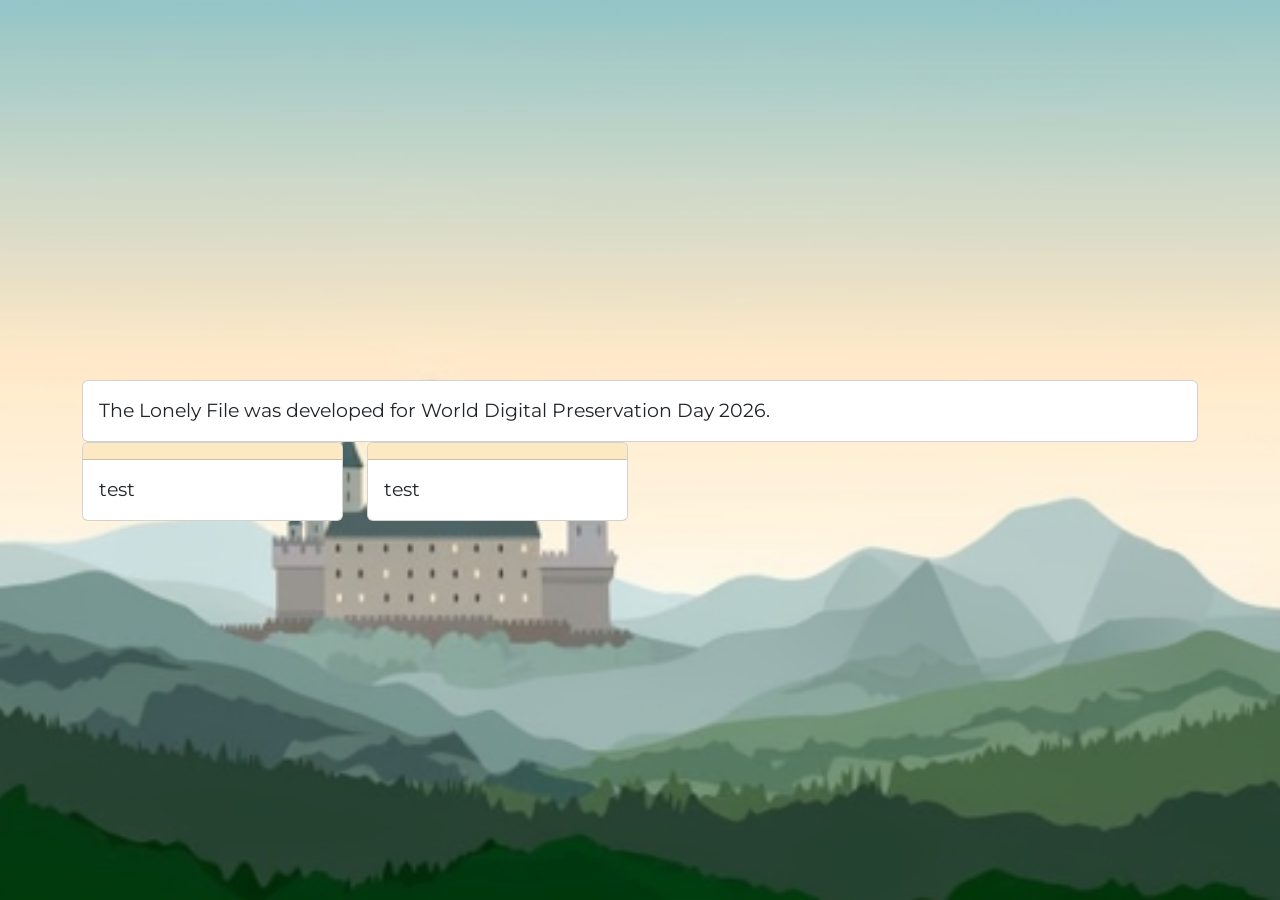
==== about.html @ 33a42c17 "First commit" ====
<!doctype html>
<html lang="en">

<head>
  <meta charset="utf-8">
  <meta name="viewport" content="width=device-width, initial-scale=1">
  <link href="https://cdn.jsdelivr.net/npm/bootstrap@5.0.2/dist/css/bootstrap.min.css" rel="stylesheet"
    integrity="sha384-EVSTQN3/azprG1Anm3QDgpJLIm9Nao0Yz1ztcQTwFspd3yD65VohhpuuCOmLASjC" crossorigin="anonymous">
  <link rel="stylesheet" href="assets/style.css">
  <title>The Lonely File</title>
</head>

<body>
  <main class="full-page-bg home-page">
    <div class="container h-100">
      <div class="row">
        <div class="col-12">
          <div class="card">
            <div class="card-body">
              <p class="card-text">
                The Lonely File was developed for World Digital Preservation Day 2026.
              </p>
            </div>
          </div>
        </div>
      </div>
      <div class="row">
        <div class="col-lg-3">
          <div class="card">
            <h3 class="card-header"></h3>
            <div class="card-body">
              <p class="card-text">test</p>
            </div>
          </div>
        </div>
        <div class="col-lg-3">
          <div class="card">
            <h3 class="card-header"></h3>
            <div class="card-body">
              <p class="card-text">test</p>
            </div>
          </div>
        </div>
      </div>
    </div>
  </main>
</body>

</html>
---- assets/style.css ----
@import url('https://fonts.googleapis.com/css2?family=Montserrat:ital,wght@0,100..900;1,100..900&display=swap');

/* -----------------------------------
   Branding Colours
----------------------------------- */
:root {
    /* Digital Preservation Palette */
    --brand-primary: #9FC8C6;
    --brand-secondary:  #fce8c3;
    --brand-tertiary: #91c9ce; 
    /* --brand-primary: #7ad2ce; */
}



/* Ensure the container elements occupy full height */
html, body {
  height: 100%;
  margin: 0;
  padding: 0;
  font-family: 'Montserrat', sans-serif !important;
}

p, .form-check-label, button {
  font-size: 14pt;
  
}

.btn-primary {
  background-color: var(--brand-primary)!important;
  border-color: var(--brand-primary);
  color: black;
  font-weight: 700;
}

.btn-primary:hover {
  background-color: #467270!important;
  border-color: #467270;
  color: #fff;
  font-weight: 700;
}

.btn-secondary{
  background-color: var(--brand-secondary)!important;
  border-color: var(--brand-secondary);
  color: black;
  font-weight: 700;
}

.btn-tertiary{
  background-color: var(--brand-tertiary)!important;
  border-color: var(--brand-tertiary);
  color: black;
  font-weight: 700;
}

h2 {
  font-size: 26pt!important
}

.hero {
  background-color: #FBFAFA;
}

.score {
  font-size: 20pt;
}

.full-page-bg {
  /* Scale the image proportionally to cover the full viewport */
  background-size: cover;
  
  /* Lock the image in place so text scrolls smoothly over it */
  background-attachment: fixed;
  
  /* Keep the focus centered horizontally and vertically */
  background-position: center center;
  
  /* Prevent the browser from repeating tiles of the image */
  background-repeat: no-repeat;
  
  min-height: 100vh;
}

/* Define page-specific image assignments */
.home-page {
  background-image: url('images/home.png');
  display: flex;
  justify-content: center; /* Horizontal centering */
  align-items: center; 
}

.beginning-page {
  background-image: url('images/beginning.png');
}

.bitrot-page {
  background-image: url('images/bitrot.png');
}

/* #choices {
  display: flex;
  flex-direction: column;
  gap: 10px; 
  width: 300px;
} */

#choices {
  display: flex;
  flex-direction: column;
  gap: 10px
}

.card-header {
  background-color: var(--brand-secondary);
  /* color: white */
}

.bg-primary {
  background-color: var(--brand-tertiary)!important;
  color: black
}

.btn-primary:disabled {
    color: #fff;
    background-color: #6c757d!important;
    border-color: #6c757d;
}
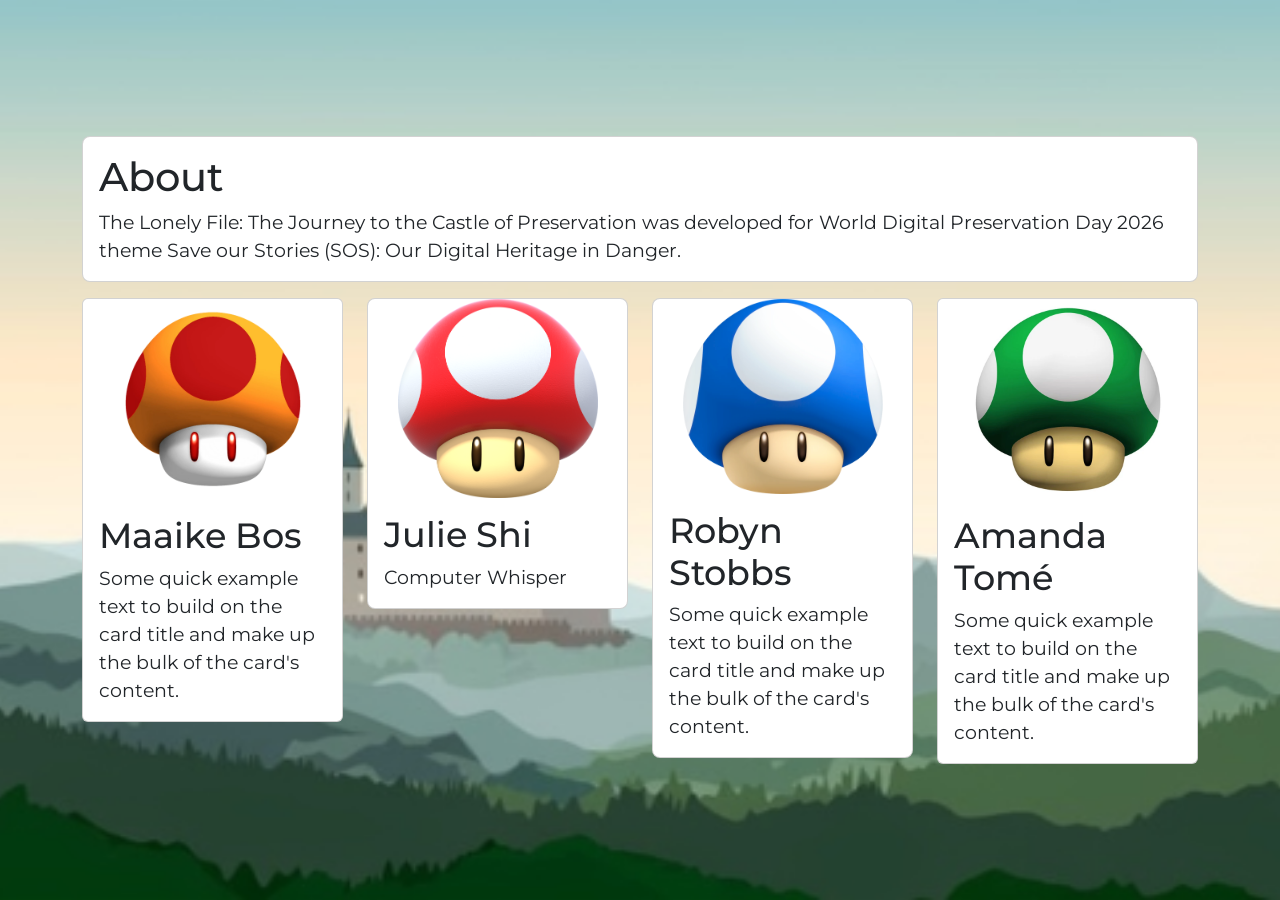
==== commit cea6228f: "Modals are operational" ====
--- a/about.html
+++ b/about.html
@@ -7,7 +7,7 @@
   <link href="https://cdn.jsdelivr.net/npm/bootstrap@5.0.2/dist/css/bootstrap.min.css" rel="stylesheet"
     integrity="sha384-EVSTQN3/azprG1Anm3QDgpJLIm9Nao0Yz1ztcQTwFspd3yD65VohhpuuCOmLASjC" crossorigin="anonymous">
   <link rel="stylesheet" href="assets/style.css">
-  <title>The Lonely File</title>
+  <title>The Forgotten File: The Journey to the Castle of Preservation - About</title>
 </head>
 
 <body>
@@ -15,33 +15,67 @@
     <div class="container h-100">
       <div class="row">
         <div class="col-12">
-          <div class="card">
+          <div class="card rounded-3">
             <div class="card-body">
+              <h1 class="card-title">About</h1>
               <p class="card-text">
-                The Lonely File was developed for World Digital Preservation Day 2026.
+                The Lonely File: The Journey to the Castle of Preservation was developed for World Digital Preservation
+                Day 2026 theme Save our Stories (SOS): Our Digital Heritage in Danger.
               </p>
             </div>
           </div>
         </div>
       </div>
-      <div class="row">
+      <div class="row mt-3">
+        <div class="col-lg-3 rounded-3">
+          <div class="card">
+            <div class="card-image">
+            <img src="assets/images/ClassicMushroom.png" class="card-img-top" alt="..." style="width: 200px;">
+            </div>
+            <div class="card-body">
+              <h2 class="card-title">Maaike Bos</h2>
+              <p class="card-text">Some quick example text to build on the card title and make up the bulk of the card's
+                content.</p>
+            </div>
+          </div>
+        </div>
         <div class="col-lg-3">
-          <div class="card">
-            <h3 class="card-header"></h3>
+          <div class="card rounded-3">
+            <div class="card-image">
+            <img src="assets/images/SMP_Dash_Mushroom.png" class="card-img-top" alt="..." style="width: 200px;">
+            </div>
             <div class="card-body">
-              <p class="card-text">test</p>
+              <h2 class="card-title">Julie Shi</h2>
+              <p class="card-text">Computer Whisper</p>
+            </div>
+          </div>
+        </div>
+        <div class="col-lg-3">
+          <div class="card rounded-3">
+            <div class="card-image">
+            <img src="assets/images/MiniMushroomNSMB2.png" class="card-img-top" alt="..." style="width: 200px;">
+            </div>
+            <div class="card-body">
+              <h2 class="card-title">Robyn Stobbs</h2>
+              <p class="card-text">Some quick example text to build on the card title and make up the bulk of the card's
+                content.</p>
             </div>
           </div>
         </div>
         <div class="col-lg-3">
           <div class="card">
-            <h3 class="card-header"></h3>
+            <div class="card-image">
+            <img src="assets/images/1upShroom.png" class="card-img-top" alt="..." style="width: 200px;">
+            </div>
             <div class="card-body">
-              <p class="card-text">test</p>
+              <h2 class="card-title">Amanda Tomé</h2>
+              <p class="card-text">Some quick example text to build on the card title and make up the bulk of the card's
+                content.</p>
             </div>
           </div>
         </div>
       </div>
+
     </div>
   </main>
 </body>
--- a/assets/style.css
+++ b/assets/style.css
@@ -8,20 +8,19 @@
     --brand-primary: #9FC8C6;
     --brand-secondary:  #fce8c3;
     --brand-tertiary: #91c9ce; 
-    /* --brand-primary: #7ad2ce; */
+    --brand-hover: #467270;
+    --brand-success: #154A4A;
 }
-
-
-
 /* Ensure the container elements occupy full height */
 html, body {
   height: 100%;
   margin: 0;
   padding: 0;
   font-family: 'Montserrat', sans-serif !important;
+ 
 }
 
-p, .form-check-label, button {
+p, .form-check-label, button, .modal {
   font-size: 14pt;
   
 }
@@ -34,8 +33,8 @@
 }
 
 .btn-primary:hover {
-  background-color: #467270!important;
-  border-color: #467270;
+  background-color: var(--brand-hover)!important;
+  border-color: var(--brand-hover);
   color: #fff;
   font-weight: 700;
 }
@@ -90,21 +89,6 @@
   align-items: center; 
 }
 
-.beginning-page {
-  background-image: url('images/beginning.png');
-}
-
-.bitrot-page {
-  background-image: url('images/bitrot.png');
-}
-
-/* #choices {
-  display: flex;
-  flex-direction: column;
-  gap: 10px; 
-  width: 300px;
-} */
-
 #choices {
   display: flex;
   flex-direction: column;
@@ -125,4 +109,58 @@
     color: #fff;
     background-color: #6c757d!important;
     border-color: #6c757d;
+}
+
+.btn-success {
+  background-color: var(--brand-success)!important; 
+  border-color: var(--brand-success)
+}
+
+.selection {
+  padding: 12px 15px;
+  background-color: #f8f9fa;
+  border-radius: 8px;
+  border-left: 8px solid #E8D18A;
+}
+
+
+/* -----------------------------------
+  Score Modal
+----------------------------------- */
+.response-item {
+  display: flex;
+  justify-content: space-between;
+  align-items: center;
+  gap: 12px;
+  padding: 12px 15px;
+  background-color: #f8f9fa;
+  border-radius: 8px;
+  border-left: 8px solid #E8D18A;
+}
+
+.response-text {
+  overflow-wrap: anywhere;
+}
+
+.response-points {
+  font-weight: 700;
+  white-space: nowrap;
+  color: #198754;
+  font-size: 14pt;
+}
+
+.response-points.negative {
+  color: #dc3545;
+}
+
+
+.card-image {
+  display: flex;
+  justify-content: center;
+  align-items: center;
+ }
+
+.card img {
+  max-width: 100%;
+  height: auto;
 }
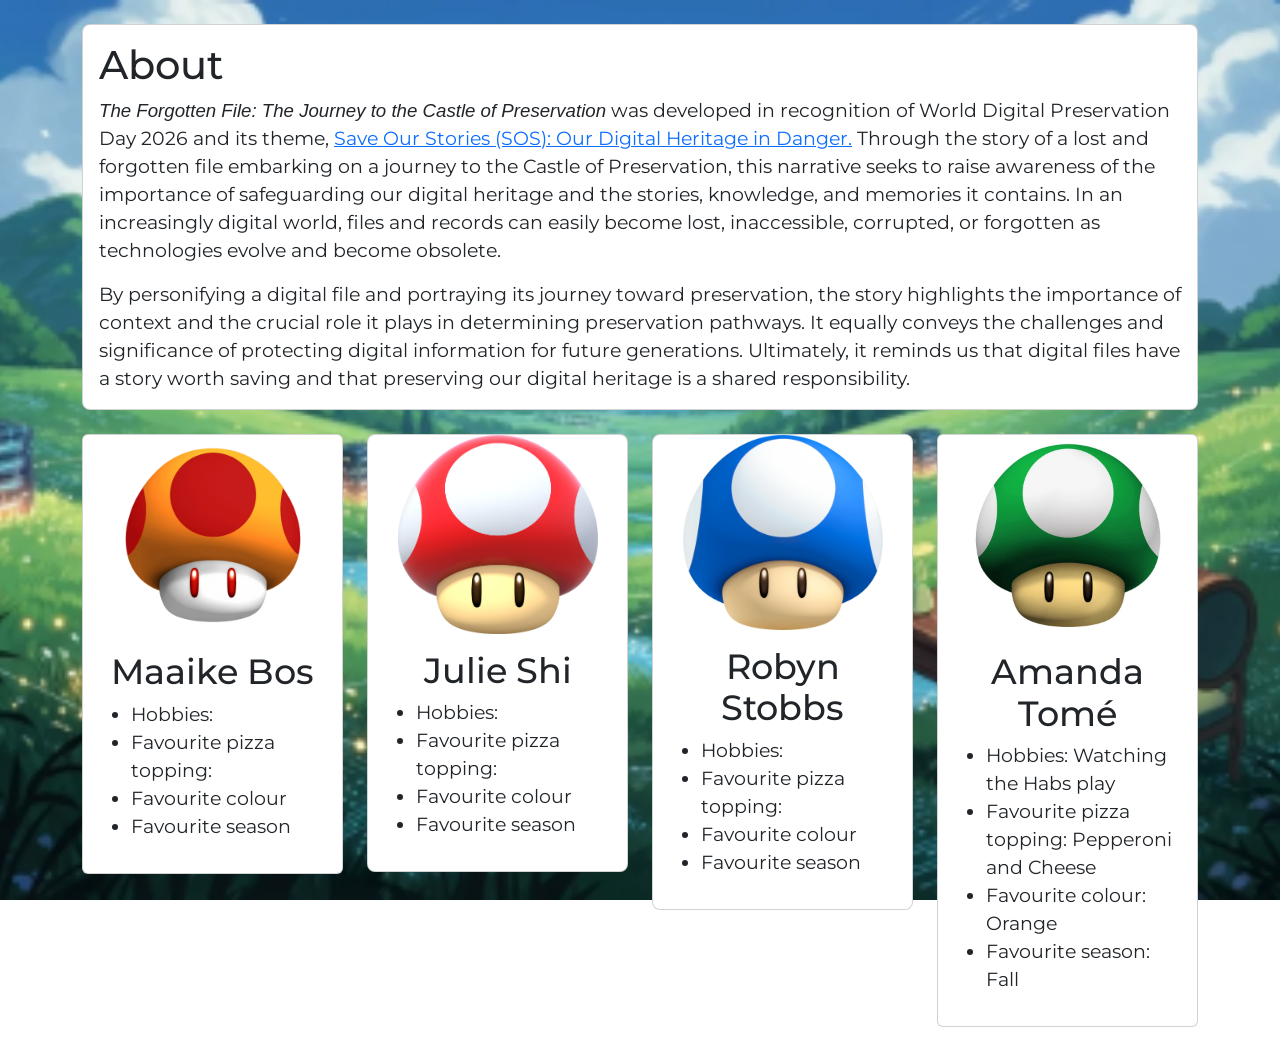
==== commit 215ed2fc: "added music functionality" ====
--- a/about.html
+++ b/about.html
@@ -11,66 +11,82 @@
 </head>
 
 <body>
-  <main class="full-page-bg home-page">
+  <main class="full-page-bg about-page">
     <div class="container h-100">
       <div class="row">
-        <div class="col-12">
+        <div class="col-12 my-4">
           <div class="card rounded-3">
             <div class="card-body">
               <h1 class="card-title">About</h1>
               <p class="card-text">
-                The Lonely File: The Journey to the Castle of Preservation was developed for World Digital Preservation
-                Day 2026 theme Save our Stories (SOS): Our Digital Heritage in Danger.
-              </p>
+              <i>The Forgotten File: The Journey to the Castle of Preservation</i> was developed in recognition of World Digital Preservation Day 2026 and its theme, <a href="https://www.dpconline.org/events/world-digital-preservation-day">Save Our Stories (SOS): Our Digital Heritage in Danger.</a> Through the story of a lost and forgotten file embarking on a journey to the Castle of Preservation, this narrative seeks to raise awareness of the importance of safeguarding our digital heritage and the stories, knowledge, and memories it contains. In an increasingly digital world, files and records can easily become lost, inaccessible, corrupted, or forgotten as technologies evolve and become obsolete. </p>
+              <p class="card-text">By personifying a digital file and portraying its journey toward preservation, the story highlights the importance of context and the crucial role it plays in determining preservation pathways. It equally conveys the challenges and significance of protecting digital information for future generations. Ultimately, it reminds us that digital files have a story worth saving and that preserving our digital heritage is a shared responsibility.</p>
             </div>
           </div>
         </div>
       </div>
-      <div class="row mt-3">
-        <div class="col-lg-3 rounded-3">
+      <div class="row">
+        <div class="col-lg-3 rounded-3 mb-4">
           <div class="card">
             <div class="card-image">
             <img src="assets/images/ClassicMushroom.png" class="card-img-top" alt="..." style="width: 200px;">
             </div>
             <div class="card-body">
-              <h2 class="card-title">Maaike Bos</h2>
-              <p class="card-text">Some quick example text to build on the card title and make up the bulk of the card's
-                content.</p>
+              <h2 class="card-title text-center">Maaike Bos</h2>
+              <ul>
+                <li>Hobbies:</li>
+                <li>Favourite pizza topping:</li>
+                <li>Favourite colour</li>
+                <li>Favourite season</li>
+              </ul>
             </div>
           </div>
         </div>
-        <div class="col-lg-3">
+        <div class="col-lg-3 mb-4">
           <div class="card rounded-3">
             <div class="card-image">
             <img src="assets/images/SMP_Dash_Mushroom.png" class="card-img-top" alt="..." style="width: 200px;">
             </div>
             <div class="card-body">
-              <h2 class="card-title">Julie Shi</h2>
-              <p class="card-text">Computer Whisper</p>
+              <h2 class="card-title text-center">Julie Shi</h2>
+              <ul>
+                <li>Hobbies:</li>
+                <li>Favourite pizza topping:</li>
+                <li>Favourite colour</li>
+                <li>Favourite season</li>
+              </ul>
             </div>
           </div>
         </div>
-        <div class="col-lg-3">
+        <div class="col-lg-3 mb-4">
           <div class="card rounded-3">
             <div class="card-image">
             <img src="assets/images/MiniMushroomNSMB2.png" class="card-img-top" alt="..." style="width: 200px;">
             </div>
             <div class="card-body">
-              <h2 class="card-title">Robyn Stobbs</h2>
-              <p class="card-text">Some quick example text to build on the card title and make up the bulk of the card's
-                content.</p>
+              <h2 class="card-title text-center">Robyn Stobbs</h2>
+              <ul>
+                <li>Hobbies:</li>
+                <li>Favourite pizza topping:</li>
+                <li>Favourite colour</li>
+                <li>Favourite season</li>
+              </ul>
             </div>
           </div>
         </div>
-        <div class="col-lg-3">
+        <div class="col-lg-3 mb-4">
           <div class="card">
             <div class="card-image">
-            <img src="assets/images/1upShroom.png" class="card-img-top" alt="..." style="width: 200px;">
+            <img src="assets/images/1upShroom.png" class="card-img-top" alt="1-up Super Mario Bros mushroom" style="width: 200px;">
             </div>
             <div class="card-body">
-              <h2 class="card-title">Amanda Tomé</h2>
-              <p class="card-text">Some quick example text to build on the card title and make up the bulk of the card's
-                content.</p>
+              <h2 class="card-title text-center">Amanda Tomé</h2>
+              <ul>
+                <li>Hobbies: Watching the Habs play</li>
+                <li>Favourite pizza topping: Pepperoni and Cheese</li>
+                <li>Favourite colour: Orange</li>
+                <li>Favourite season: Fall</li>
+              </ul>
             </div>
           </div>
         </div>
--- a/assets/style.css
+++ b/assets/style.css
@@ -6,10 +6,12 @@
 :root {
     /* Digital Preservation Palette */
     --brand-primary: #9FC8C6;
-    --brand-secondary:  #fce8c3;
-    --brand-tertiary: #91c9ce; 
+    /* --brand-secondary:#e4d19a; */
+        --brand-secondary:#dec16b;
+
     --brand-hover: #467270;
     --brand-success: #154A4A;
+    --brand-tertiary: #b4f3f1;
 }
 /* Ensure the container elements occupy full height */
 html, body {
@@ -20,7 +22,7 @@
  
 }
 
-p, .form-check-label, button, .modal {
+p, .form-check-label, button, .modal, li {
   font-size: 14pt;
   
 }
@@ -43,6 +45,13 @@
   background-color: var(--brand-secondary)!important;
   border-color: var(--brand-secondary);
   color: black;
+  font-weight: 700;
+}
+
+.btn-secondary:hover {
+  background-color: #dec16b!important;
+  border-color: #dec16b;
+  color:black;
   font-weight: 700;
 }
 
@@ -89,6 +98,10 @@
   align-items: center; 
 }
 
+.about-page {
+  background-image: url('images/about.png');
+}
+
 #choices {
   display: flex;
   flex-direction: column;
@@ -96,12 +109,12 @@
 }
 
 .card-header {
-  background-color: var(--brand-secondary);
+  background-color: #f1dea3;
   /* color: white */
 }
 
 .bg-primary {
-  background-color: var(--brand-tertiary)!important;
+  background-color: var(--brand-secondary)!important;
   color: black
 }
 
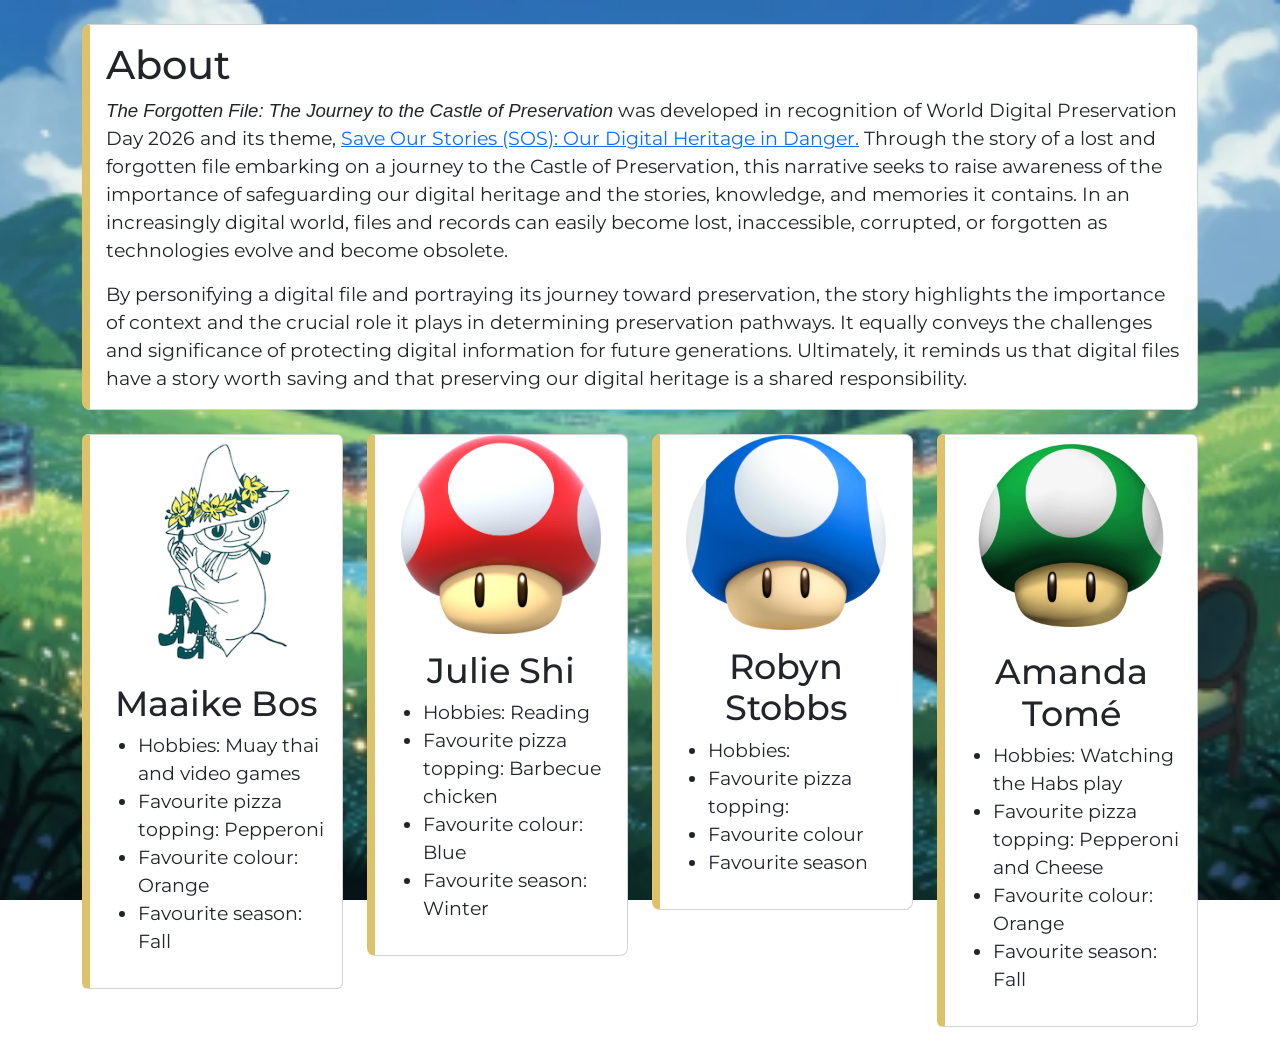
==== commit 3d00a843: "Update scenarios" ====
--- a/about.html
+++ b/about.html
@@ -29,15 +29,15 @@
         <div class="col-lg-3 rounded-3 mb-4">
           <div class="card">
             <div class="card-image">
-            <img src="assets/images/ClassicMushroom.png" class="card-img-top" alt="..." style="width: 200px;">
+            <img src="assets/images/mbos.png" class="card-img-top" alt="..." style="width: 175px;">
             </div>
             <div class="card-body">
               <h2 class="card-title text-center">Maaike Bos</h2>
               <ul>
-                <li>Hobbies:</li>
-                <li>Favourite pizza topping:</li>
-                <li>Favourite colour</li>
-                <li>Favourite season</li>
+                <li>Hobbies: Muay thai and video games</li>
+                <li>Favourite pizza topping: Pepperoni</li>
+                <li>Favourite colour: Orange</li>
+                <li>Favourite season: Fall</li>
               </ul>
             </div>
           </div>
@@ -50,10 +50,10 @@
             <div class="card-body">
               <h2 class="card-title text-center">Julie Shi</h2>
               <ul>
-                <li>Hobbies:</li>
-                <li>Favourite pizza topping:</li>
-                <li>Favourite colour</li>
-                <li>Favourite season</li>
+                <li>Hobbies: Reading</li>
+                <li>Favourite pizza topping: Barbecue chicken</li>
+                <li>Favourite colour: Blue</li>
+                <li>Favourite season: Winter</li>
               </ul>
             </div>
           </div>
--- a/assets/style.css
+++ b/assets/style.css
@@ -4,11 +4,8 @@
    Branding Colours
 ----------------------------------- */
 :root {
-    /* Digital Preservation Palette */
     --brand-primary: #9FC8C6;
-    /* --brand-secondary:#e4d19a; */
-        --brand-secondary:#dec16b;
-
+    --brand-secondary:#dec16b;
     --brand-hover: #467270;
     --brand-success: #154A4A;
     --brand-tertiary: #b4f3f1;
@@ -102,15 +99,22 @@
   background-image: url('images/about.png');
 }
 
+.gameplay-page {
+  background-image: url('images/gameplay.png');
+}
+
 #choices {
   display: flex;
   flex-direction: column;
   gap: 10px
 }
 
+.card {
+  border-left: solid 8px var(--brand-secondary)
+}
+
 .card-header {
-  background-color: #f1dea3;
-  /* color: white */
+  background-color: #f8f9fa;
 }
 
 .bg-primary {
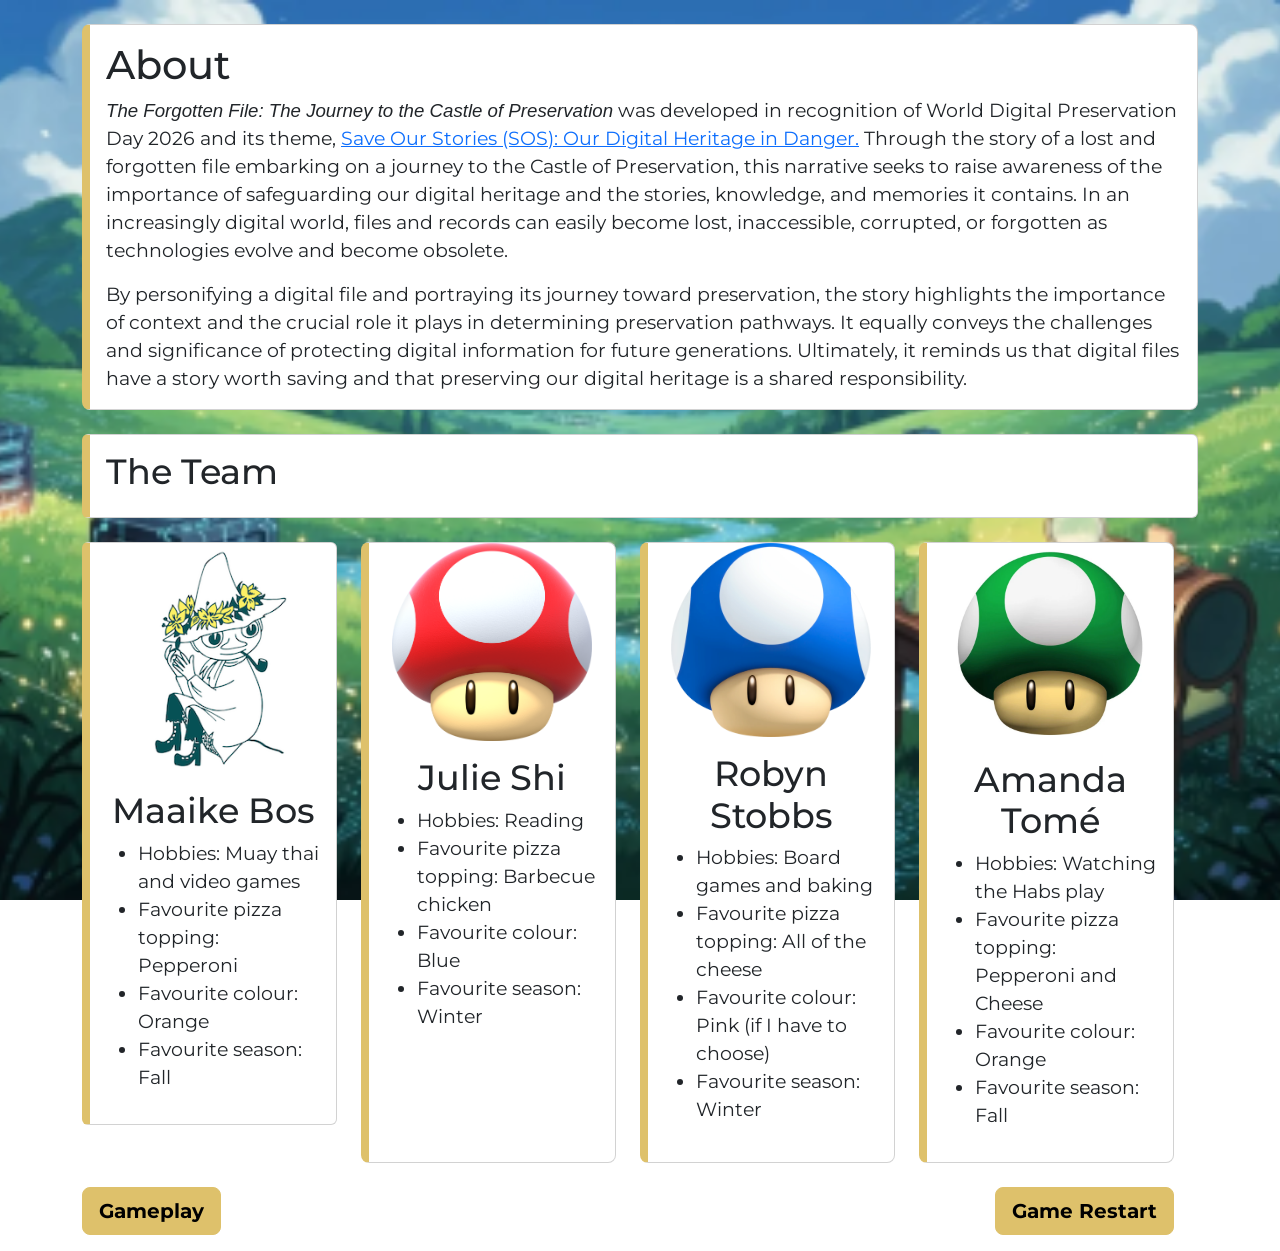
==== commit c9e23647: "added remaing scenarios" ====
--- a/about.html
+++ b/about.html
@@ -26,7 +26,17 @@
         </div>
       </div>
       <div class="row">
-        <div class="col-lg-3 rounded-3 mb-4">
+        <div class="col-12">
+          <div class="card">
+            <div class="card-body">
+              <h2 class="card-title">
+              The Team
+              </h2>
+          </div>
+        </div>
+      </div>
+      <div class="row my-4">
+        <div class="col-3 h-100 rounded-3">
           <div class="card">
             <div class="card-image">
             <img src="assets/images/mbos.png" class="card-img-top" alt="..." style="width: 175px;">
@@ -42,8 +52,8 @@
             </div>
           </div>
         </div>
-        <div class="col-lg-3 mb-4">
-          <div class="card rounded-3">
+        <div class="col-3">
+          <div class="card h-100 rounded-3">
             <div class="card-image">
             <img src="assets/images/SMP_Dash_Mushroom.png" class="card-img-top" alt="..." style="width: 200px;">
             </div>
@@ -58,24 +68,24 @@
             </div>
           </div>
         </div>
-        <div class="col-lg-3 mb-4">
-          <div class="card rounded-3">
+        <div class="col-3">
+          <div class="card h-100 rounded-3">
             <div class="card-image">
             <img src="assets/images/MiniMushroomNSMB2.png" class="card-img-top" alt="..." style="width: 200px;">
             </div>
             <div class="card-body">
               <h2 class="card-title text-center">Robyn Stobbs</h2>
               <ul>
-                <li>Hobbies:</li>
-                <li>Favourite pizza topping:</li>
-                <li>Favourite colour</li>
-                <li>Favourite season</li>
+                <li>Hobbies: Board games and baking</li>
+                <li>Favourite pizza topping: All of the cheese</li>
+                <li>Favourite colour: Pink (if I have to choose)</li>
+                <li>Favourite season: Winter</li>
               </ul>
             </div>
           </div>
         </div>
-        <div class="col-lg-3 mb-4">
-          <div class="card">
+        <div class="col-3">
+          <div class="card rounded-3 h-100">
             <div class="card-image">
             <img src="assets/images/1upShroom.png" class="card-img-top" alt="1-up Super Mario Bros mushroom" style="width: 200px;">
             </div>
@@ -91,7 +101,13 @@
           </div>
         </div>
       </div>
+      <div class="row d-flex">
+        <div class="col-12 d-flex justify-content-between rounded-3 mb-3">
+          <a href="gameplay.html" class="btn btn-lg btn-secondary">Gameplay</a>
 
+          <a href="index.html" class="btn btn-lg btn-secondary">Game Restart</a>
+        </div>
+      </div>
     </div>
   </main>
 </body>
--- a/assets/style.css
+++ b/assets/style.css
@@ -21,7 +21,6 @@
 
 p, .form-check-label, button, .modal, li {
   font-size: 14pt;
-  
 }
 
 .btn-primary {
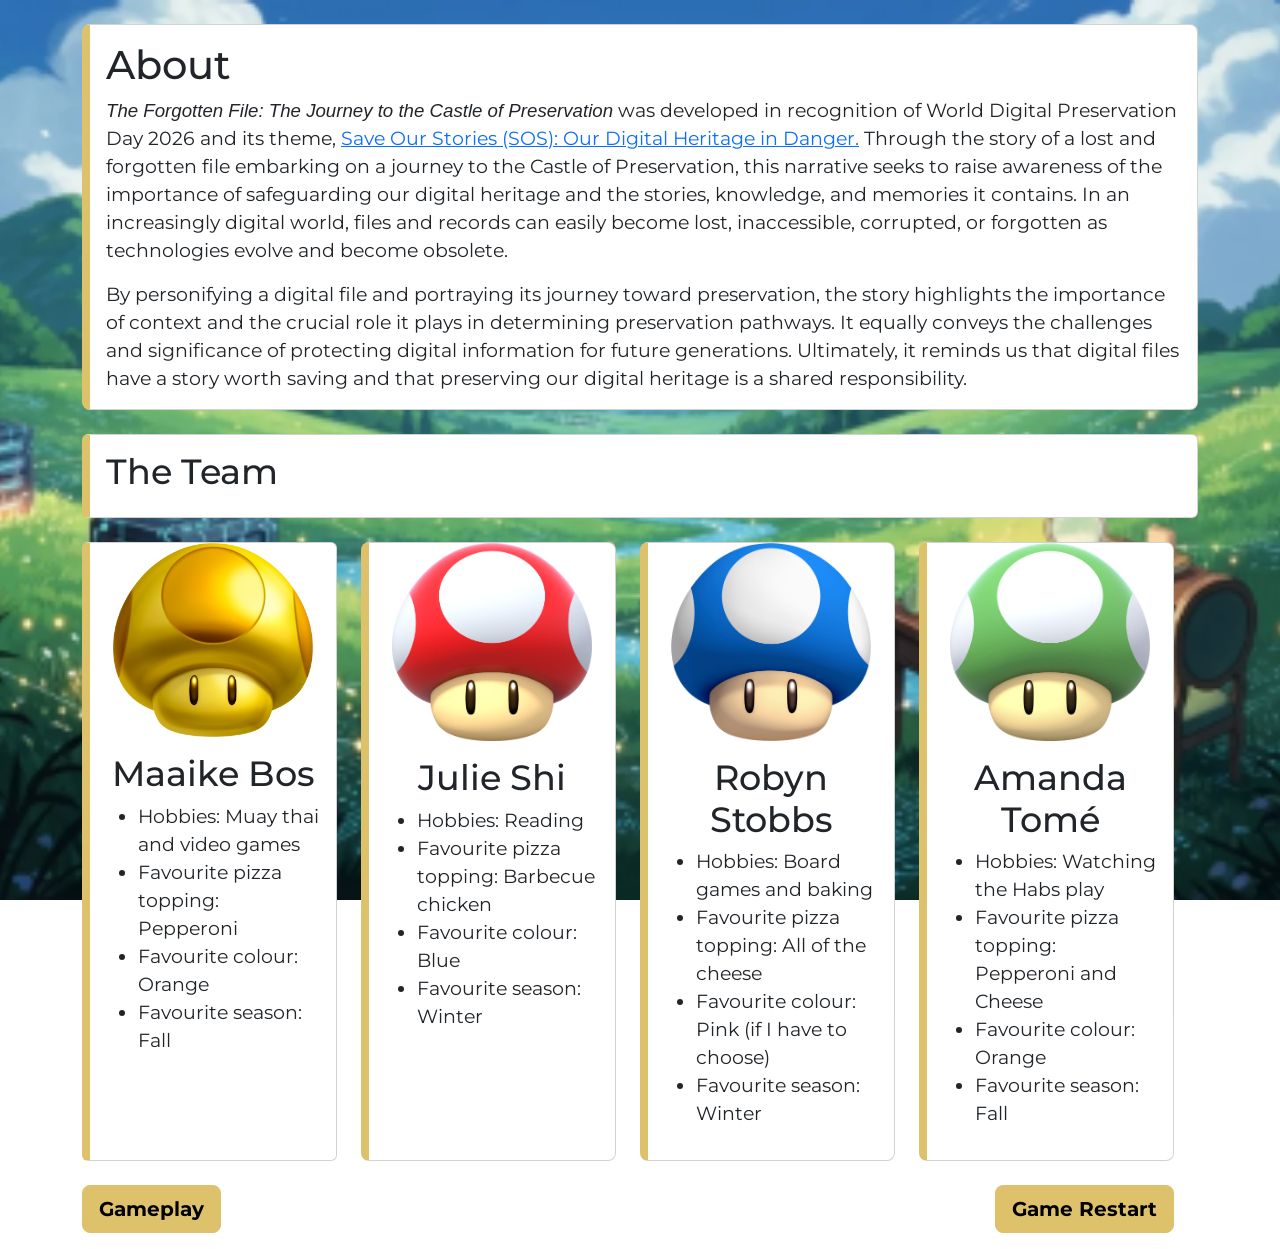
==== commit b15765af: "Updated backgrounds" ====
--- a/about.html
+++ b/about.html
@@ -36,10 +36,10 @@
         </div>
       </div>
       <div class="row my-4">
-        <div class="col-3 h-100 rounded-3">
-          <div class="card">
+        <div class="col-3 rounded-3">
+          <div class="card h-100">
             <div class="card-image">
-            <img src="assets/images/mbos.png" class="card-img-top" alt="..." style="width: 175px;">
+            <img src="assets/images/about_images/mbos.png" class="card-img-top" alt="Golden Mushroom - Super Mario Bros" style="width: 200px;">
             </div>
             <div class="card-body">
               <h2 class="card-title text-center">Maaike Bos</h2>
@@ -55,7 +55,7 @@
         <div class="col-3">
           <div class="card h-100 rounded-3">
             <div class="card-image">
-            <img src="assets/images/SMP_Dash_Mushroom.png" class="card-img-top" alt="..." style="width: 200px;">
+            <img src="assets/images/about_images/jshi.png" class="card-img-top" alt="Super Mushroom - Super Mario Bros" style="width: 200px;">
             </div>
             <div class="card-body">
               <h2 class="card-title text-center">Julie Shi</h2>
@@ -71,7 +71,7 @@
         <div class="col-3">
           <div class="card h-100 rounded-3">
             <div class="card-image">
-            <img src="assets/images/MiniMushroomNSMB2.png" class="card-img-top" alt="..." style="width: 200px;">
+            <img src="assets/images/about_images/rstobbs.png" class="card-img-top" alt="Mini Mushroom - Super Mario Bros" style="width: 200px;">
             </div>
             <div class="card-body">
               <h2 class="card-title text-center">Robyn Stobbs</h2>
@@ -87,7 +87,7 @@
         <div class="col-3">
           <div class="card rounded-3 h-100">
             <div class="card-image">
-            <img src="assets/images/1upShroom.png" class="card-img-top" alt="1-up Super Mario Bros mushroom" style="width: 200px;">
+            <img src="assets/images/about_images/atome.png" class="card-img-top" alt="1-up Super Mario Bros mushroom" style="width: 200px;">
             </div>
             <div class="card-body">
               <h2 class="card-title text-center">Amanda Tomé</h2>
--- a/assets/style.css
+++ b/assets/style.css
@@ -141,6 +141,19 @@
 
 
 /* -----------------------------------
+ Memory Modal
+----------------------------------- */
+.response-item {
+  /* display: flex;
+  justify-content: space-between;
+  align-items: center; */
+  gap: 12px;
+  padding: 12px 15px;
+  background-color: #f8f9fa;
+  border-radius: 8px;
+  border-left: 8px solid #E8D18A;
+}
+/* -----------------------------------
   Score Modal
 ----------------------------------- */
 .response-item {
